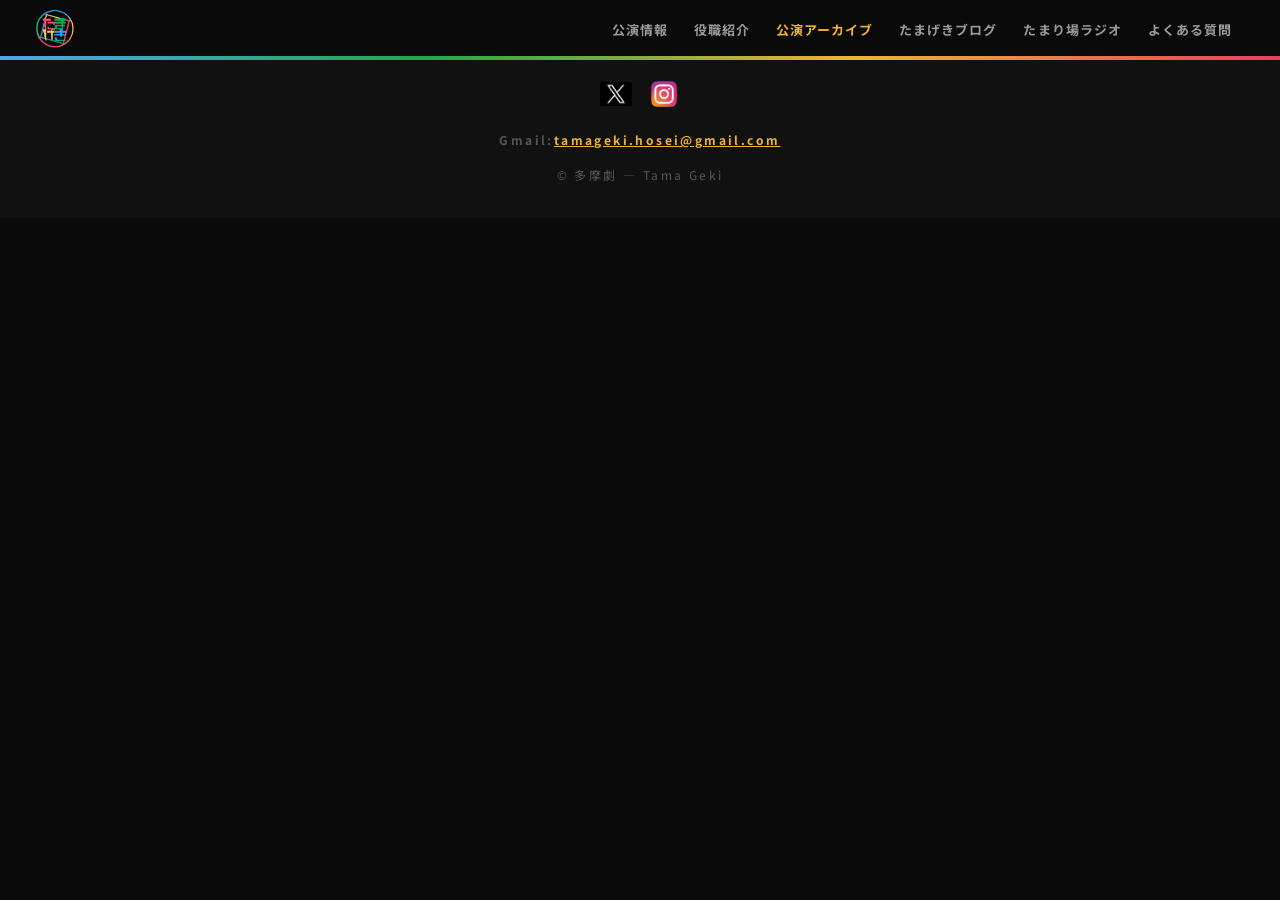
==== archive.html @ 73f7d63b "Add files via upload" ====
<!DOCTYPE html>
<html lang="ja">
<head>
  <meta charset="UTF-8" />
  <meta name="viewport" content="width=device-width, initial-scale=1.0" />
  <title>たまり場ラジオ｜多摩劇</title>
  <link rel="preconnect" href="https://fonts.googleapis.com" />
  <link rel="preconnect" href="https://fonts.gstatic.com" crossorigin />
  <link href="https://fonts.googleapis.com/css2?family=Noto+Sans+JP:wght@400;700;900&display=swap" rel="stylesheet" />
  <link rel="stylesheet" href="style.css" />
</head>

<body class="entered">
  <div id="site" class="site">

    <header class="site-header">
      <div class="site-logo" onclick="location.href='index.html'">
        <img src="assets/logo.png" alt="多摩劇" />
      </div>
      <button id="menuButton" class="menu-button">☰</button>
      <nav id="globalNav" class="global-nav">
        <button onclick="location.href='kouen.html'">公演情報</button>
        <button onclick="location.href='roles.html'">役職紹介</button>
        <button style="color: var(--yellow);">公演アーカイブ</button>
        <button onclick="window.open('https://tamageki.hatenablog.com/', '_blank')">たまげきブログ</button>
        <button onclick="location.href='radio.html'">たまり場ラジオ</button>
        <button onclick="location.href='qa.html'">よくある質問</button>
      </nav>
    </header>

<main>
      <!-- 公演アーカイブ -->
<section id="archive" class="page white-page archive-page">
  <div class="archive-inner">

    <h2>公演アーカイブ</h2>

    <p class="archive-lead">
      これまでの多摩劇の公演記録です。
    </p>

<p>coming soon</p><!-- ここにsection入れる -->

</section>
</main>

<footer class="site-footer">
      <div class="footer-social">
        <a href="https://x.com/Htamageki" target="_blank" rel="noopener noreferrer">
          <img src="assets/xicon.jpg" alt="X">
        </a>
        <a href="https://www.instagram.com/htamageki/" target="_blank" rel="noopener noreferrer">
          <img src="assets/instagram.png" alt="Instagram">
        </a>
      </div>
      <p><strong>Gmail:<a href="mailto:tamageki.hosei@gmail.com">tamageki.hosei@gmail.com</a></strong></p>
      <p>© 多摩劇 — Tama Geki</p>
    </footer>

  </div>

  <script>
    // このページが開かれた時点でフラグをセット
    sessionStorage.setItem("siteEntered", "1");

    // ハンバーガーメニュー
    document.getElementById("menuButton").addEventListener("click", () => {
      document.getElementById("globalNav").classList.toggle("open");
    });
  </script>
</body>
</html>
---- style.css ----
/* ==============================================
   たまげき — ポップカラーテーマ
   多摩劇ウェブサイト デザインリニューアル
   ============================================== */

@import url('https://fonts.googleapis.com/css2?family=Noto+Sans+JP:wght@400;700;900&display=swap');

/* ==================
   デザイントークン
   ================== */
:root {
  /* ロゴ4色 */
  --red:    #e84060;
  --green:  #1fa84b;
  --blue:   #4da8f0;
  --yellow: #f0b430;

  /* 薄い版 */
  --red-dim:     rgba(232, 64,  96,  0.14);
  --green-dim:   rgba(31,  168, 75,  0.14);
  --blue-dim:    rgba(77,  168, 240, 0.14);
  --yellow-dim:  rgba(240, 180, 48,  0.14);
  --yellow-faint:rgba(240, 180, 48,  0.07);
  --yellow-glow: rgba(240, 180, 48,  0.28);

  /* 背景 */
  --bg:      #0a0a0a;
  --bg-2:    #111111;
  --surface: #161616;
  --glass:   rgba(16, 16, 16, 0.92);

  /* テキスト */
  --text:      #f2f2f2;
  --text-soft: #999999;
  --text-dim:  #555555;

  /* ボーダー */
  --border:   rgba(255, 255, 255, 0.08);
  --border-2: rgba(255, 255, 255, 0.16);

  /* 緞帳 */
  --velvet-dark: #140000;
  --velvet-mid:  #280008;
  --velvet-lit:  #400012;
}

/* ==================
   リセット・基本
   ================== */
* { box-sizing: border-box; }

body {
  margin: 0;
  font-family: 'Noto Sans JP', 'Hiragino Kaku Gothic Pro', 'Meiryo', sans-serif;
  color: var(--text);
  background: var(--bg);
  line-height: 1.9;
}

.hidden { display: none; }

button {
  font-family: inherit;
  cursor: pointer;
}

/* ==================
   入口ページ
   ================== */
.entrance-page {
  min-height: 100vh;
  background: var(--bg);
  display: flex;
  justify-content: center;
  align-items: center;
  text-align: center;
  padding: 24px;
  position: relative;
  overflow: hidden;
}

/* レインボーリンググロー */
.entrance-page::before {
  content: '';
  position: absolute;
  width: 560px;
  height: 560px;
  border-radius: 50%;
  background: conic-gradient(
    from 0deg,
    rgba(77, 168, 240, 0.12),
    rgba(31, 168, 75,  0.10),
    rgba(240,180, 48,  0.12),
    rgba(232, 64, 96,  0.10),
    rgba(77, 168, 240, 0.12)
  );
  top: 50%;
  left: 50%;
  transform: translate(-50%, -50%);
  filter: blur(55px);
  animation: entrance-spin 14s linear infinite;
}

@keyframes entrance-spin {
  from { transform: translate(-50%, -50%) rotate(0deg); }
  to   { transform: translate(-50%, -50%) rotate(360deg); }
}

.entrance-content {
  position: relative;
  z-index: 1;
}

.entrance-logo {
  width: min(260px, 65vw);
  height: auto;
  display: block;
  margin: 0 auto 20px;
  animation: logo-float 5s ease-in-out infinite;
}

@keyframes logo-float {
  0%, 100% {
    transform: translateY(0px);
    filter:
      drop-shadow(0 10px 28px rgba(77, 168, 240, 0.35))
      drop-shadow(0 0 50px rgba(232, 64, 96, 0.18))
      drop-shadow(0 0 80px rgba(240, 180, 48, 0.12));
  }
  50% {
    transform: translateY(-10px);
    filter:
      drop-shadow(0 20px 48px rgba(77, 168, 240, 0.55))
      drop-shadow(0 0 80px rgba(232, 64, 96, 0.30))
      drop-shadow(0 0 120px rgba(240, 180, 48, 0.20));
  }
}

.small-title {
  font-size: 11px;
  letter-spacing: 0.26em;
  color: var(--text-soft);
  font-weight: 400;
  text-transform: uppercase;
  margin-bottom: 28px;
  display: block;
}

.enter-button {
  background: transparent;
  color: var(--yellow);
  border: none;
  padding: 15px 54px;
  font-size: 14px;
  letter-spacing: 0.24em;
  font-weight: 700;
  transition: all 0.35s ease;
  position: relative;
  isolation: isolate;
}

/* グラデーションボーダー（ロゴの円を参考） */
.enter-button::before {
  content: '';
  position: absolute;
  inset: 0;
  border-radius: 2px;
  padding: 1.5px;
  background: linear-gradient(90deg, var(--blue), var(--green), var(--yellow), var(--red));
  -webkit-mask: linear-gradient(#fff 0 0) content-box, linear-gradient(#fff 0 0);
  -webkit-mask-composite: xor;
  mask-composite: exclude;
  pointer-events: none;
}

.enter-button:hover {
  color: var(--text);
  background: rgba(240, 180, 48, 0.07);
  transform: translateY(-3px);
  letter-spacing: 0.30em;
}

/* ==================
   暗転レイヤー
   ================== */
.blackout-layer {
  position: fixed;
  inset: 0;
  background: #000;
  opacity: 0;
  pointer-events: none;
  z-index: 99998;
  transition: opacity 1.2s ease;
}
.blackout-layer.active { opacity: 1; }

/* ==================
   緞帳 — 深紅ビロード
   ================== */
.theater-effect {
  position: fixed;
  inset: 0;
  z-index: 99999;
  display: none;
  background: #000;
  overflow: hidden;
  pointer-events: none;
}
.theater-effect.active { display: block; }

.curtain {
  position: absolute;
  top: 0;
  width: 50%;
  height: 100%;
  background:
    repeating-linear-gradient(
      90deg,
      var(--velvet-dark) 0px,
      var(--velvet-mid)  9px,
      var(--velvet-lit)  22px,
      var(--velvet-mid)  35px,
      var(--velvet-dark) 48px
    );
  box-shadow:
    inset 0 0 120px rgba(0, 0, 0, 0.85),
    0 0 80px rgba(0, 0, 0, 0.85);
  transition: transform 1.25s ease-in-out;
}

.curtain-left {
  left: 0;
  border-right: 3px solid #0a0000;
  transform: translateX(-100%);
}
.curtain-right {
  right: 0;
  border-left: 3px solid #0a0000;
  transform: translateX(100%);
}

.theater-effect.close .curtain-left,
.theater-effect.close .curtain-right { transform: translateX(0); }
.theater-effect.open .curtain-left   { transform: translateX(-100%); }
.theater-effect.open .curtain-right  { transform: translateX(100%); }

/* ==================
   ヘッダー
   ================== */
.site-header {
  position: sticky;
  top: 0;
  z-index: 100;
  background: rgba(10, 10, 10, 0.92);
  backdrop-filter: blur(18px);
  -webkit-backdrop-filter: blur(18px);
  display: flex;
  align-items: center;
  justify-content: space-between;
  padding: 10px 36px;
}

/* レインボーグラデーションの下線 */
.site-header::after {
  content: '';
  position: absolute;
  bottom: 0;
  left: 0;
  right: 0;
  height: 2px;
  background: linear-gradient(90deg, var(--blue), var(--green), var(--yellow), var(--red));
}

.site-logo {
  flex-shrink: 0;
  cursor: pointer;
  line-height: 0;
}

.site-logo img {
  height: 38px;
  width: auto;
  display: block;
  transition: opacity 0.25s ease;
}

.site-logo:hover img {
  opacity: 0.75;
}

.global-nav {
  display: flex;
  gap: 2px;
  flex-wrap: wrap;
  justify-content: flex-end;
}

.global-nav button,
.menu-grid button {
  background: transparent;
  border: none;
  color: var(--text-soft);
  font-size: 13px;
  letter-spacing: 0.08em;
  padding: 8px 12px;
  border-radius: 2px;
  transition: color 0.2s ease, background 0.2s ease;
  font-family: inherit;
  font-weight: 700;
}

.global-nav button:hover {
  color: var(--yellow);
  background: var(--yellow-faint);
}

.menu-button {
  display: none;
  background: var(--yellow-faint);
  color: var(--yellow);
  border: 1px solid rgba(240, 180, 48, 0.28);
  padding: 8px 14px;
  border-radius: 3px;
  font-family: inherit;
  font-size: 16px;
}

/* ==================
   ページ共通
   ================== */
.page {
  display: none;
  min-height: 80vh;
}
.page.active { display: block; }

.white-page {
  background: var(--surface);
}

.page-inner {
  max-width: 1000px;
  margin: 0 auto;
  padding: 72px 24px 96px;
}

/* h2 — 左にカラーバー */
.page-inner h2 {
  font-size: clamp(28px, 5vw, 50px);
  margin-top: 0;
  margin-bottom: 28px;
  letter-spacing: 0.08em;
  color: var(--text);
  font-weight: 900;
  padding-left: 18px;
  position: relative;
}

.page-inner h2::before {
  content: '';
  position: absolute;
  left: 0;
  top: 0.08em;
  bottom: 0.08em;
  width: 5px;
  background: linear-gradient(180deg, var(--blue), var(--green));
  border-radius: 3px;
}

.page-inner h3 {
  color: var(--yellow);
  font-size: 12px;
  letter-spacing: 0.22em;
  text-transform: uppercase;
  margin-top: 36px;
  margin-bottom: 14px;
  font-weight: 700;
  border-bottom: 1px solid var(--border);
  padding-bottom: 8px;
}

.page-inner p {
  color: var(--text-soft);
  line-height: 2.0;
}

.page-inner ul {
  color: var(--text-soft);
  line-height: 2.2;
  padding-left: 1.2em;
}

.page-inner strong {
  color: var(--text);
  font-weight: 700;
}

/* ==================
   ホーム
   ================== */
#home {
  background: var(--surface);
}

.hero {
  max-width: 900px;
  margin: 0 auto;
  padding: 108px 24px 60px;
  text-align: center;
}

.hero h2 {
  font-size: clamp(30px, 6vw, 62px);
  margin: 14px 0 28px;
  letter-spacing: 0.16em;
  color: var(--text);
  font-weight: 900;
}

.hero .small-title {
  font-size: 11px;
}

.hero p {
  max-width: 680px;
  margin-left: auto;
  margin-right: auto;
  color: var(--text-soft);
  line-height: 2.1;
}

.menu-grid {
  max-width: 860px;
  margin: 0 auto 96px;
  padding: 0 24px;
  display: grid;
  grid-template-columns: repeat(3, 1fr);
  gap: 14px;
}

.menu-grid button {
  border: 1px solid var(--border);
  padding: 24px 12px;
  border-radius: 3px;
  background: var(--bg-2);
  font-size: 15px;
  letter-spacing: 0.08em;
  color: var(--text-soft);
  font-weight: 700;
  transition: all 0.28s ease;
}

/* 4色サイクルホバー */
.menu-grid button:nth-child(4n+1):hover { color: var(--red);    background: var(--red-dim);    border-color: var(--red);    box-shadow: 0 4px 20px var(--red-dim); }
.menu-grid button:nth-child(4n+2):hover { color: var(--green);  background: var(--green-dim);  border-color: var(--green);  box-shadow: 0 4px 20px var(--green-dim); }
.menu-grid button:nth-child(4n+3):hover { color: var(--blue);   background: var(--blue-dim);   border-color: var(--blue);   box-shadow: 0 4px 20px var(--blue-dim); }
.menu-grid button:nth-child(4n+4):hover { color: var(--yellow); background: var(--yellow-dim); border-color: var(--yellow); box-shadow: 0 4px 20px var(--yellow-dim); }

.menu-grid button:hover {
  transform: translateY(-3px);
}

/* ==================
   カード共通
   ================== */
.info-card,
.blog-card,
.contact-box,
.qa-item,
.join-card {
  border: 1px solid var(--border);
  border-radius: 3px;
  padding: 28px;
  background: var(--bg-2);
  margin-bottom: 20px;
  transition: border-color 0.25s ease, transform 0.25s ease;
  border-left: 4px solid var(--yellow);
}

.info-card:hover,
.blog-card:hover,
.qa-item:hover,
.join-card:hover {
  border-color: var(--border-2);
  transform: translateX(4px);
}

/* カード種別ごとの左ボーダー色 */
.info-card { border-left-color: var(--blue); }
.blog-card { border-left-color: var(--green); }
.contact-box { border-left-color: var(--red); }

.qa-item:nth-child(odd)  { border-left-color: var(--green); }
.qa-item:nth-child(even) { border-left-color: var(--blue); }

.join-card:nth-child(odd)  { border-left-color: var(--yellow); }
.join-card:nth-child(even) { border-left-color: var(--red); }

.info-card h3,
.blog-card h3,
.qa-item h3 {
  color: var(--text);
  letter-spacing: 0.08em;
  font-size: 18px;
  margin-top: 8px;
  font-weight: 700;
}

.label {
  color: var(--green);
  font-size: 10px;
  letter-spacing: 0.28em;
  font-weight: 700;
  text-transform: uppercase;
}

/* ==================
   公演アーカイブ
   ================== */
.archive-page {
  background: var(--bg-2);
  color: var(--text);
}

.archive-inner {
  max-width: 1200px;
  margin: 0 auto;
  padding: 88px 24px 108px;
}

.archive-inner h2 {
  font-size: clamp(32px, 6vw, 64px);
  margin: 0 0 16px;
  text-align: center;
  letter-spacing: 0.18em;
  color: var(--text);
  font-weight: 900;
}

.archive-lead {
  max-width: 720px;
  margin: 0 auto 60px;
  color: var(--text-soft);
  text-align: center;
  line-height: 2.1;
  font-size: 14px;
}

.archive-grid {
  display: grid;
  grid-template-columns: repeat(3, 1fr);
  gap: 24px;
}

/* ポスターカード */
.poster-card {
  position: relative;
  height: 420px;
  border-radius: 3px;
  overflow: hidden;
  background: var(--bg);
  border: 1px solid var(--border);
  cursor: pointer;
  transition: transform 0.4s ease, box-shadow 0.4s ease, border-color 0.4s ease;
}

.poster-placeholder {
  height: 100%;
  display: flex;
  align-items: center;
  justify-content: center;
  background: var(--surface);
  color: var(--text-dim);
  font-size: 22px;
  letter-spacing: 0.18em;
  text-align: center;
  padding: 16px;
  font-weight: 700;
}

.poster-card img {
  width: 100%;
  height: 100%;
  object-fit: cover;
  display: block;
  filter: brightness(0.8) saturate(0.8);
  transition: filter 0.5s ease;
}

.poster-card::before {
  content: '';
  position: absolute;
  inset: 0;
  background: linear-gradient(180deg, transparent 40%, rgba(10, 10, 10, 0.88) 100%);
  opacity: 0;
  transition: opacity 0.45s ease;
  z-index: 1;
}

.poster-info {
  position: absolute;
  left: 0;
  right: 0;
  bottom: 0;
  padding: 30px 24px;
  background: linear-gradient(transparent, rgba(10, 10, 10, 0.97));
  transform: translateY(32%);
  opacity: 0;
  transition: all 0.45s ease;
  z-index: 2;
}

.poster-info h3 {
  margin: 0 0 8px;
  font-size: 22px;
  letter-spacing: 0.12em;
  color: var(--text);
  font-weight: 900;
}

.poster-info p {
  margin: 0;
  font-size: 13px;
  color: var(--text-soft);
  line-height: 1.75;
}

.poster-card:hover {
  transform: translateY(-7px);
  box-shadow: 0 14px 40px rgba(0, 0, 0, 0.5), 0 0 0 1px var(--yellow);
  border-color: var(--yellow);
}

.poster-card:hover::before { opacity: 1; }
.poster-card:hover img { filter: brightness(0.6) saturate(0.85); }
.poster-card:hover .poster-info {
  transform: translateY(0);
  opacity: 1;
}

/* ==================
   公演詳細ページ
   ================== */
.back-button {
  background: transparent;
  color: var(--yellow);
  border: 1px solid var(--border);
  padding: 10px 22px;
  border-radius: 2px;
  margin-bottom: 36px;
  font-size: 13px;
  letter-spacing: 0.12em;
  font-weight: 700;
  transition: all 0.25s ease;
  font-family: inherit;
}
.back-button:hover {
  background: var(--yellow-faint);
  border-color: var(--yellow);
}

.detail-year {
  color: var(--text-soft);
  font-weight: 400;
  font-size: 13px;
  letter-spacing: 0.16em;
}

.detail-layout {
  display: grid;
  grid-template-columns: 1.1fr 0.9fr;
  gap: 48px;
  align-items: start;
}



.comment-box {
  background: var(--bg-2);
  border-left: 4px solid var(--yellow);
  padding: 24px 28px;
  border-radius: 0 3px 3px 0;
  color: var(--text-soft);
  line-height: 2.1;
  font-style: italic;
}

/* ==================
   フッター
   ================== */
.site-footer {
  text-align: center;
  padding: 28px;
  color: var(--text-dim);
  background: var(--bg-2);
  font-size: 12px;
  letter-spacing: 0.2em;
  font-weight: 400;
  position: relative;
}

.site-footer::before {
  content: '';
  position: absolute;
  top: 0;
  left: 0;
  right: 0;
  height: 2px;
  background: linear-gradient(90deg, var(--blue), var(--green), var(--yellow), var(--red));
}

/* ==================
   スマホ対応
   ================== */
@media (max-width: 800px) {
  .site-header {
    padding: 10px 18px;
    align-items: center;
    position: relative;
  }

  .menu-button {
    display: block;
  }

  .global-nav {
    display: none;
    position: absolute;
    top: 60px;
    left: 0;
    right: 0;
    background: rgba(10, 10, 10, 0.97);
    backdrop-filter: blur(18px);
    border-bottom: 1px solid var(--border);
    padding: 12px;
    flex-direction: column;
  }

  .global-nav.open {
    display: flex;
  }

  .global-nav button {
    text-align: left;
    padding: 14px;
  }

  .menu-grid {
    grid-template-columns: 1fr;
  }

  .archive-grid {
    grid-template-columns: 1fr;
  }

  .poster-card {
    height: 360px;
  }

  .detail-layout {
    grid-template-columns: 1fr;
  }



  .join-grid {
    grid-template-columns: 1fr;
  }

  .page-inner,
  .archive-inner {
    padding-top: 48px;
  }
}

/* ==================
   v6 強制修正（継承）
   ================== */
body.entered .entrance-page {
  display: none !important;
}

body.entered .site {
  display: block !important;
}

/* ==================
   公演アーカイブ — 年度タブ
   ================== */
.archive-year-tabs {
  display: flex;
  gap: 8px;
  flex-wrap: wrap;
  margin-bottom: 36px;
  padding-bottom: 20px;
  border-bottom: 1px solid var(--border);
}

.year-tab {
  background: transparent;
  color: var(--text-soft);
  border: 1px solid var(--border);
  padding: 9px 22px;
  border-radius: 2px;
  font-size: 14px;
  letter-spacing: 0.1em;
  font-weight: 700;
  cursor: pointer;
  transition: all 0.22s ease;
  font-family: inherit;
}

.year-tab:hover {
  color: var(--yellow);
  border-color: var(--yellow);
  background: var(--yellow-faint);
}

.year-tab.active {
  color: var(--bg);
  background: var(--yellow);
  border-color: var(--yellow);
}

.archive-empty {
  grid-column: 1 / -1;
  text-align: center;
  padding: 60px 0;
  color: var(--text-dim);
  letter-spacing: 0.14em;
  font-size: 14px;
}

.role-list{display:flex;flex-direction:column;gap:24px}.role-card{display:grid;grid-template-columns:320px 1fr;gap:24px}.role-slideshow{height:200px;background:#222;background-size:cover}@media(max-width:768px){.role-card{grid-template-columns:1fr}}


.site-footer{
  padding:20px;
  text-align:center;
}
.footer-social{
  display:flex;
  justify-content:center;
  gap:16px;
  margin-bottom:10px;
}
.footer-social img{
  width:32px;
  height:32px;
  object-fit:contain;
  border-radius:6px;
  transition:transform .2s ease;
}
.footer-social img:hover{
  transform:scale(1.1);
}
footer a{
  color: #f0b430;
}

.kouen-poster{
  display: block;
  width: 100%;
  max-width: 500px;
  margin: 15px auto;
  border-radius: 8px;
  object-fit: contain
}

.youtube-box a {
  color: #1a73e8;
  text-decoration: underline;
}

.youtube-box a:hover {
  opacity: 0.7;
}

.detail-poster-wrap {
  width: min(100%, 520px);
  margin: 0 auto 32px;
  text-align: center;
}

.detail-poster-wrap img {
  display: block;
  width: 100%;
  height: auto;
  max-height: 720px;
  margin: 0 auto;
  object-fit: contain;
}

html.skip-entrance .entrance-page { display: none !important; }
html.skip-entrance #site          { display: block !important; }
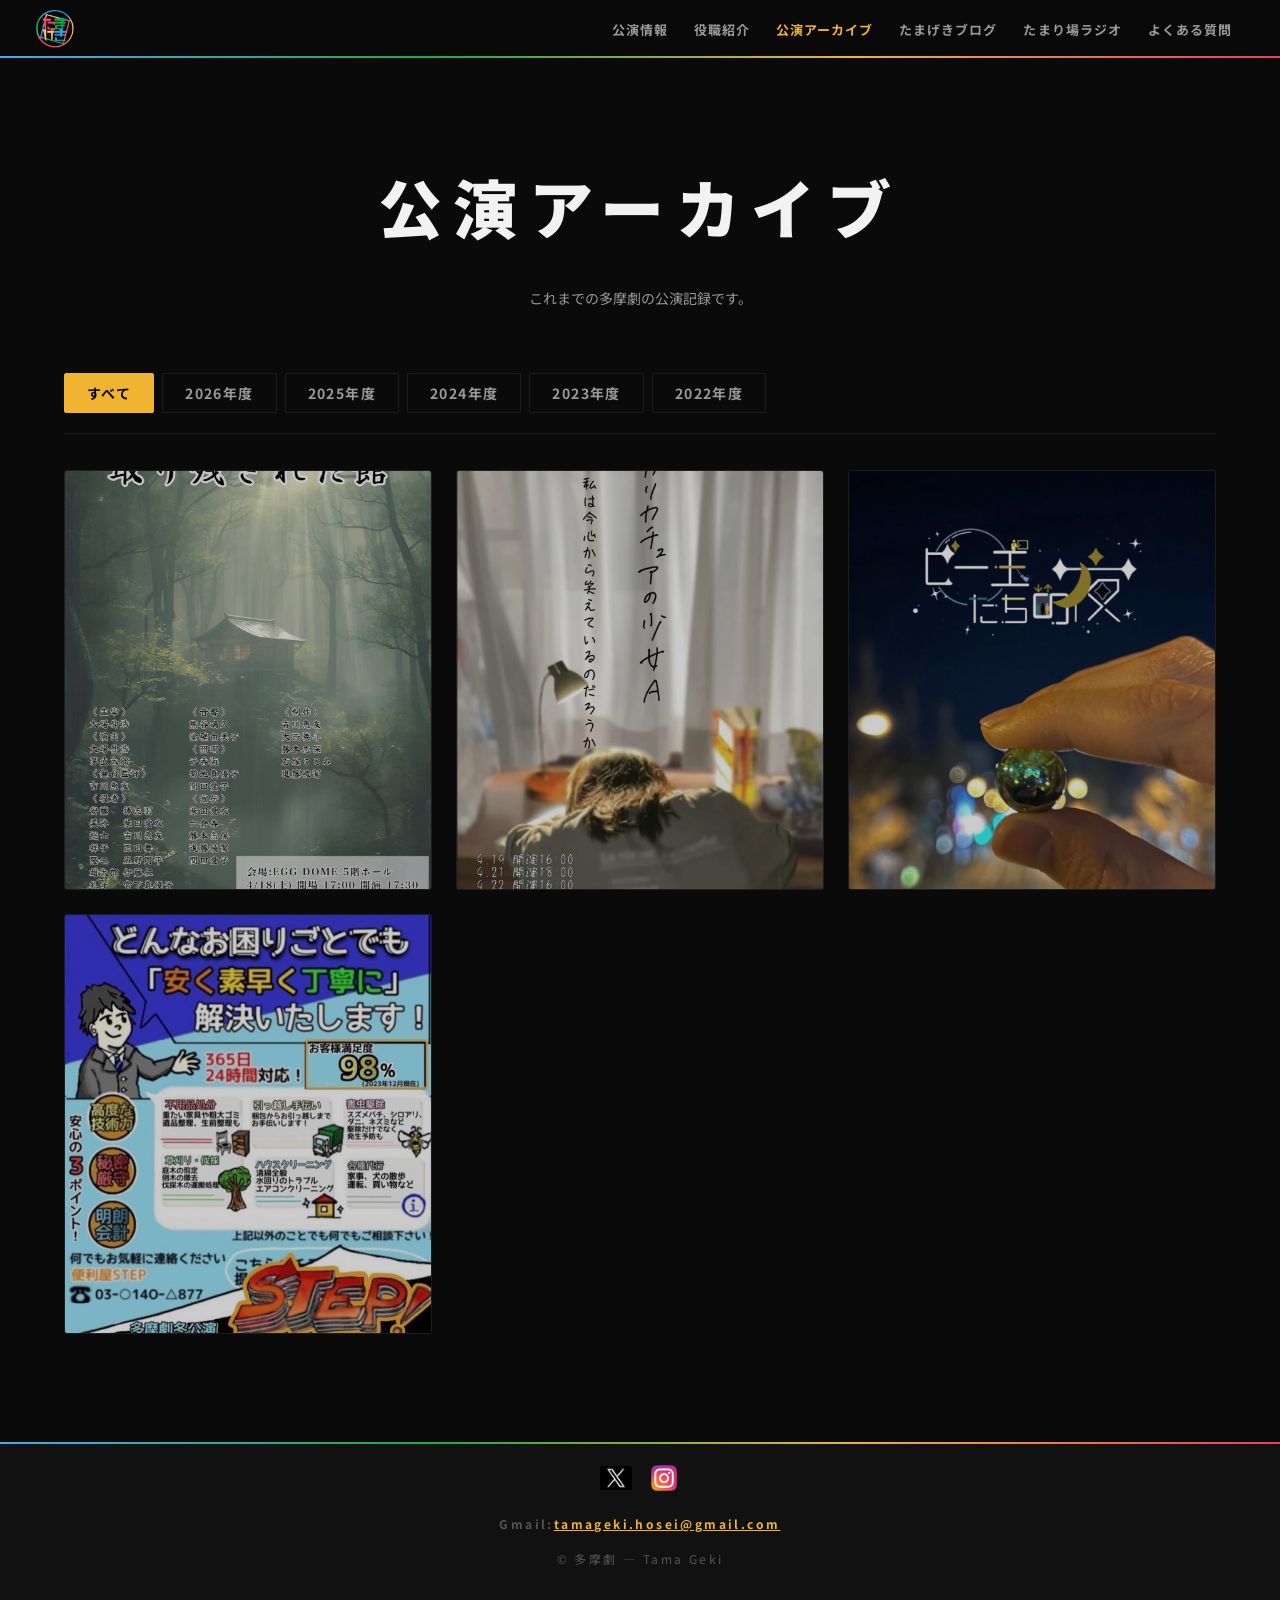
==== commit bf9f71ac: "Add files via upload" ====
--- a/archive.html
+++ b/archive.html
@@ -29,8 +29,9 @@
     </header>
 
 <main>
-      <!-- 公演アーカイブ -->
-<section id="archive" class="page white-page archive-page">
+
+ <section id="archive">
+
   <div class="archive-inner">
 
     <h2>公演アーカイブ</h2>
@@ -39,9 +40,23 @@
       これまでの多摩劇の公演記録です。
     </p>
 
-<p>coming soon</p><!-- ここにsection入れる -->
+    <div class="archive-year-tabs">
+      <button class="year-tab active" data-year="all">すべて</button>
+      <button class="year-tab" data-year="2026年度">2026年度</button>
+      <button class="year-tab" data-year="2025年度">2025年度</button>
+      <button class="year-tab" data-year="2024年度">2024年度</button>
+      <button class="year-tab" data-year="2023年度">2023年度</button>
+      <button class="year-tab" data-year="2022年度">2022年度</button>
+    </div>
+
+    <div id="archiveGrid" class="archive-grid">
+      
+    </div>
+
+  </div>
 
 </section>
+
 </main>
 
 <footer class="site-footer">
@@ -59,14 +74,18 @@
 
   </div>
 
-  <script>
-    // このページが開かれた時点でフラグをセット
-    sessionStorage.setItem("siteEntered", "1");
+  <script src="script.js"></script>
 
-    // ハンバーガーメニュー
-    document.getElementById("menuButton").addEventListener("click", () => {
-      document.getElementById("globalNav").classList.toggle("open");
-    });
-  </script>
+<script>
+  sessionStorage.setItem("siteEntered", "1");
+
+  document.getElementById("menuButton").addEventListener("click", () => {
+    document.getElementById("globalNav").classList.toggle("open");
+  });
+
+  // 初期表示
+  renderArchive("all");
+</script>
+
 </body>
 </html>
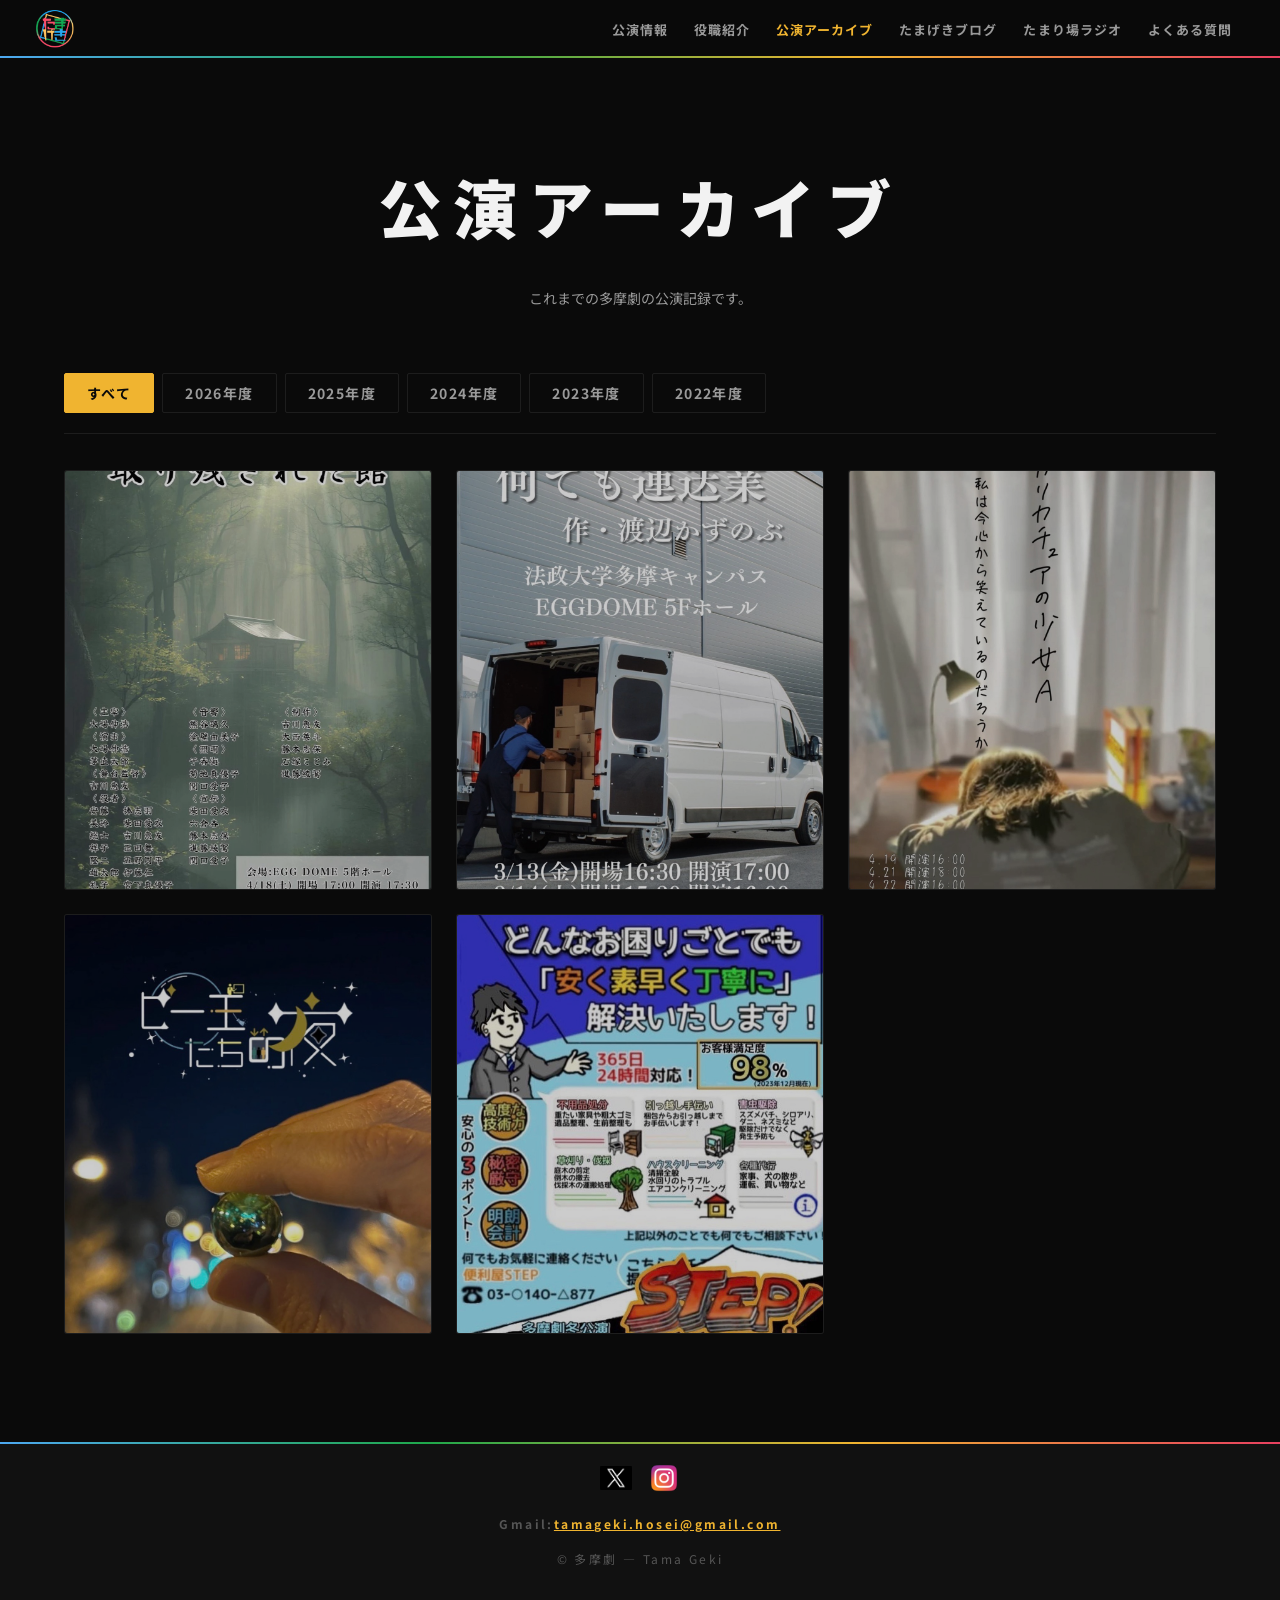
==== commit bfa6bd5d: "Add files via upload" ====
--- a/archive.html
+++ b/archive.html
@@ -3,7 +3,7 @@
 <head>
   <meta charset="UTF-8" />
   <meta name="viewport" content="width=device-width, initial-scale=1.0" />
-  <title>たまり場ラジオ｜多摩劇</title>
+  <title>公演アーカイブ｜多摩演劇研究会(たまげき)</title>
   <link rel="preconnect" href="https://fonts.googleapis.com" />
   <link rel="preconnect" href="https://fonts.gstatic.com" crossorigin />
   <link href="https://fonts.googleapis.com/css2?family=Noto+Sans+JP:wght@400;700;900&display=swap" rel="stylesheet" />
